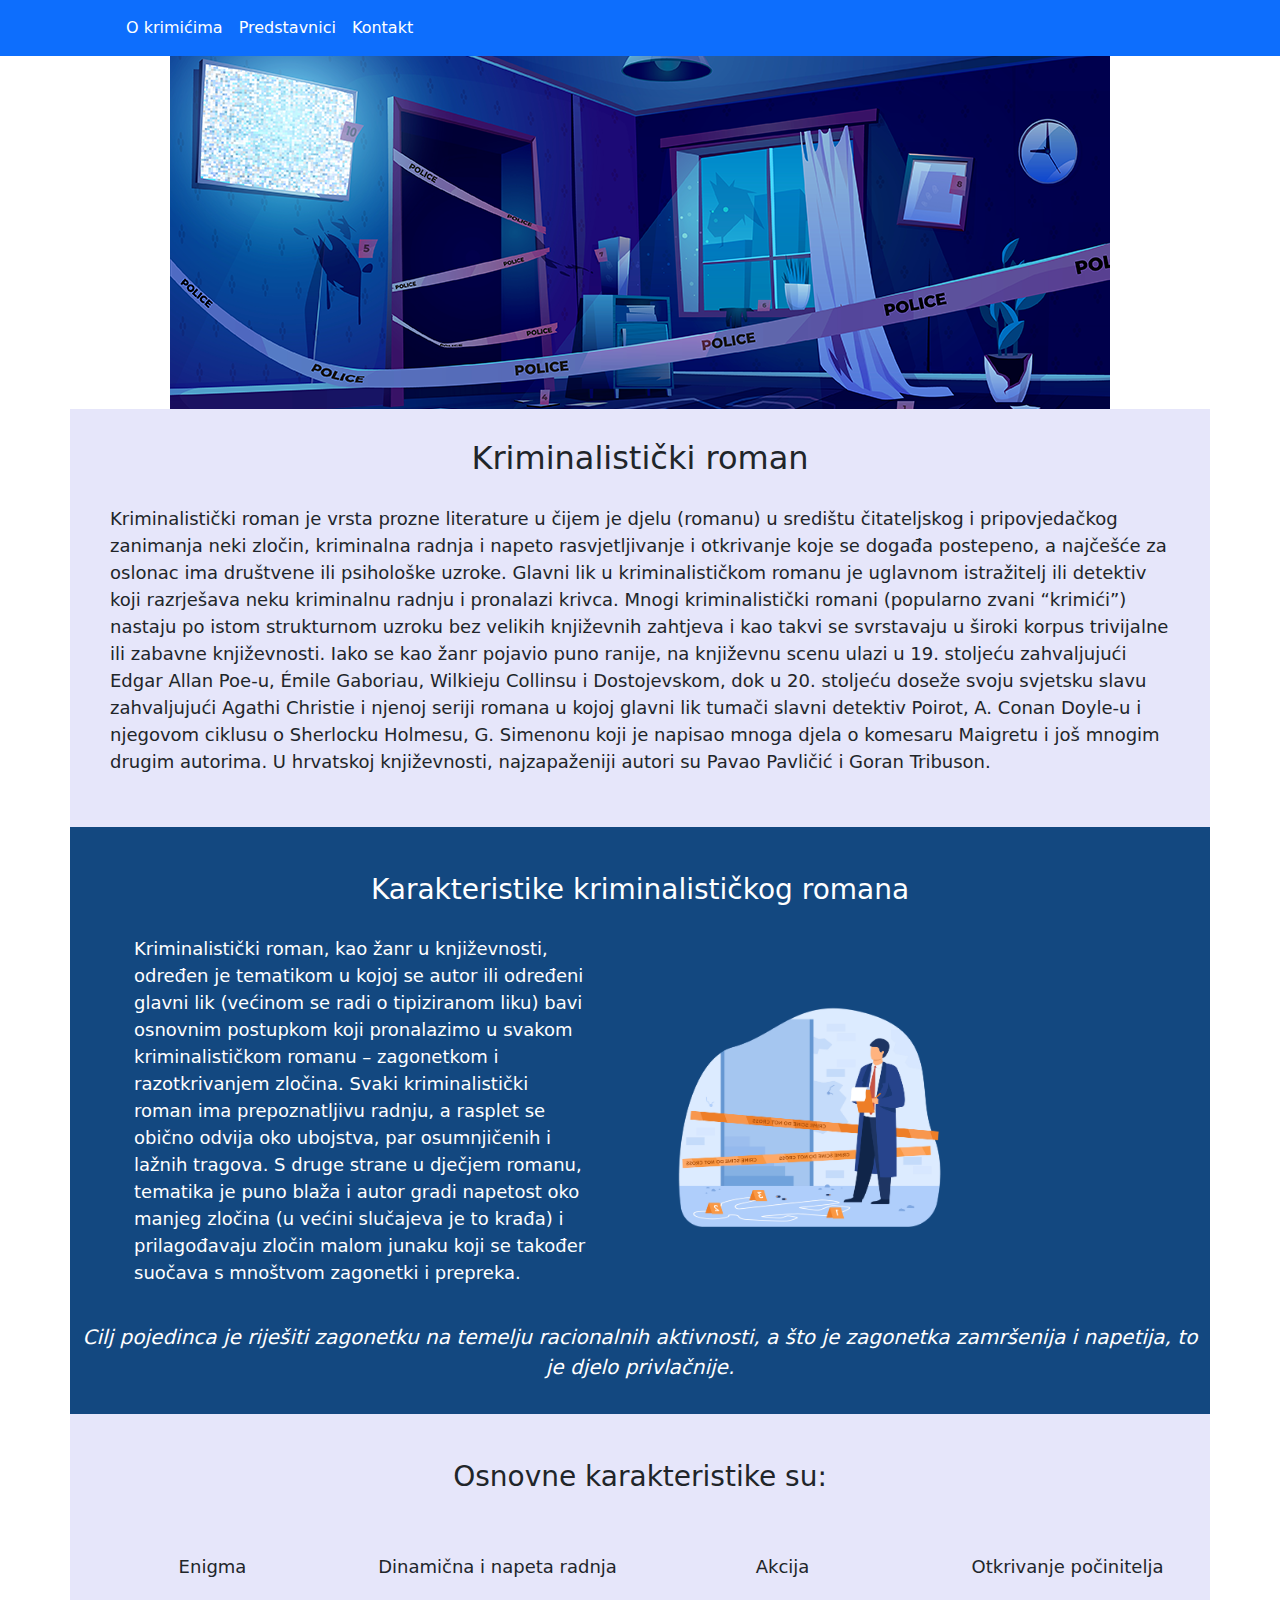
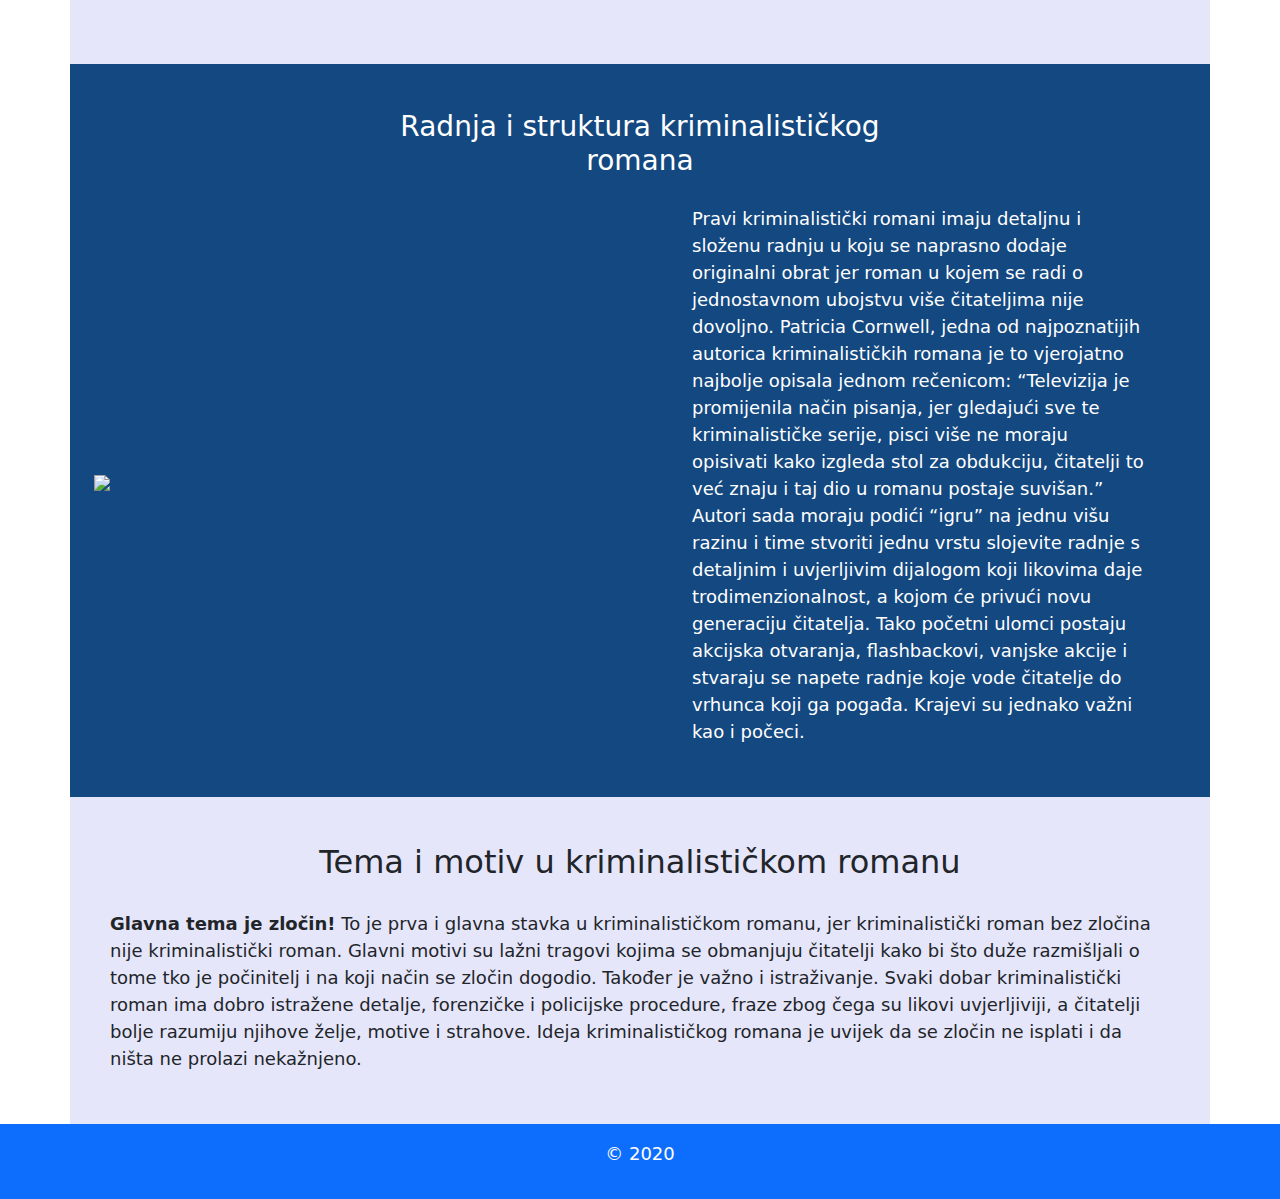
==== index.html @ cfffcfb5 "Update index.html" ====
<!doctype html>
<html lang="en">
  <head>
    <!-- Required meta tags -->
    <meta charset="utf-8">
    <meta name="viewport" content="width=device-width, initial-scale=1">
    <link rel="stylesheet" href="https://use.fontawesome.com/releases/v5.15.3/css/all.css" integrity="sha384-SZXxX4whJ79/gErwcOYf+zWLeJdY/qpuqC4cAa9rOGUstPomtqpuNWT9wdPEn2fk" crossorigin="anonymous">
    <link href="./style.css" rel="stylesheet"  type="text/css" />
    <!-- Bootstrap CSS -->
    <link href="./css/bootstrap.min.css" media="all" rel="stylesheet">

    <title>Krimici</title>
  </head>
  <body>
    <nav class="navbar navbar-expand-lg navbar-light bg-primary" style="min-width: 41.5%;height: auto;display: flex;flex-direction: row;justify-content: center;align-content: space-between;align-items: center;">
        <div class="container">
          <div class="navbar-brand" href="index.html">
            <i class="fas fa-book"  style="color: white; padding-left: 20px;"></i>
          </div>
          <button class="navbar-toggler" type="button" data-bs-toggle="collapse" data-bs-target="#navbarNav" aria-controls="navbarNav" aria-expanded="false" aria-label="Toggle navigation">
            <span class="navbar-toggler-icon"></span>
          </button>
          <div class="collapse navbar-collapse" id="navbarNav" >
            <ul class="navbar-nav">
              <li class="nav-item">
                <a class="nav-link active" aria-current="page" href="index.html"  style="color: white;">O krimićima</a>
              </li>
              <li class="nav-item">
                <a class="nav-link" href="predstavnici.html"  style="color: white;">Predstavnici</a>
              </li>
              <li class="nav-item">
                <a class="nav-link" href="kontakt.html"  style="color: white;">Kontakt</a>
              </li>
            </ul>
          </div>
        </div>
      </nav>

      <!-- Header -->
      <div class="text-center">
        <img src="./slike/header.png" class="img-fluid" style="min-width: 41.5%; height: auto;">
    </div>
      <!-- Kraj headera -->

      <div class="container">
          <div class="row pb-3" style="background-color: lavender;">
              <h2 class="text-center" style="padding-top: 30px;">Kriminalistički roman</h2>
              <p style="font-size:18px;padding: 20px 40px;display: block;">
                Kriminalistički roman je vrsta prozne literature u čijem je djelu (romanu) u središtu čitateljskog i pripovjedačkog zanimanja neki zločin, kriminalna radnja i napeto rasvjetljivanje i otkrivanje koje se događa postepeno, a najčešće za oslonac ima društvene ili psihološke uzroke. Glavni lik u kriminalističkom romanu je uglavnom istražitelj ili detektiv koji razrješava neku kriminalnu radnju i pronalazi krivca.
                Mnogi kriminalistički romani (popularno zvani “krimići”) nastaju po istom strukturnom uzroku bez velikih književnih zahtjeva i kao takvi se svrstavaju u široki korpus trivijalne ili zabavne književnosti. Iako se kao žanr pojavio puno ranije, na književnu scenu ulazi u 19. stoljeću zahvaljujući Edgar Allan Poe-u, Émile Gaboriau, Wilkieju Collinsu i Dostojevskom, dok u 20. stoljeću doseže svoju svjetsku slavu zahvaljujući Agathi Christie i njenoj seriji romana u kojoj glavni lik tumači slavni detektiv Poirot, A. Conan Doyle-u i njegovom ciklusu o Sherlocku Holmesu, G. Simenonu koji je napisao mnoga djela o komesaru Maigretu i još mnogim drugim autorima. U hrvatskoj književnosti, najzapaženiji autori su Pavao Pavličić i Goran Tribuson.
              </p>
          </div>
          
          <div class="row pt-3 pb-3" style="border:none; background:#134880; height:100%;width: auto; display: flex;flex-direction: row;justify-content: center;">
            <div class="col-sm-12 col-md-6 col-lg-6">  
              <h3 class="text-center" style="color:white;padding-top: 30px;">Karakteristike kriminalističkog romana</h3>
            </div>
            <div class="row" style="border:none; background:#134880; height:100%;width: auto; display: flex;flex-direction: row;justify-content: center;align-items: center;">
              <div class="col-sm-12 col-md-6 col-lg-6">  
                    <p style="font-size:18px; color:white;padding: 20px 40px;">
                        Kriminalistički roman, kao žanr u književnosti, određen je tematikom u kojoj se autor ili određeni glavni lik (većinom se radi o tipiziranom liku) bavi osnovnim postupkom koji pronalazimo u svakom kriminalističkom romanu – zagonetkom i razotkrivanjem zločina. Svaki kriminalistički roman ima prepoznatljivu radnju, a rasplet se obično odvija oko ubojstva, par osumnjičenih i lažnih tragova. S druge strane u dječjem romanu, tematika je puno blaža i autor gradi napetost oko manjeg zločina (u većini slučajeva je to krađa) i prilagođavaju zločin malom junaku koji se također suočava s mnoštvom zagonetki i prepreka.
                        </p>
                </div>
                <div class="col-sm-12 col-md-6 col-lg-6">
                    <img src="./slike/okrimicima.png" style="max-width:60%;height: auto; padding: 40px 0px;" />
                </div>
            </div>
            <blockquote class="blockquote text-center" style="color:white; font-size: 20px; font-style: italic;">
              <p>Cilj pojedinca je riješiti zagonetku na temelju racionalnih aktivnosti, a što je zagonetka zamršenija i napetija, to je djelo privlačnije.</p>    
            </blockquote>
          </div>

          <div class="row text-center pt-3 pb-3" style="border:none; background:lavender; min-height:250px; width: auto;">
              <h3 class="text-center" style="padding-top: 30px;">Osnovne karakteristike su:</h3>
                  <div class="col-sm-12 col-md-3 col-lg-3">
                      <i class="fas fa-puzzle-piece" style="font-size: 70px; color: #134880;"></i>
                      <p style="font-size:18px;">Enigma</p>
                  </div>
                  <div class="col-sm-12 col-md-3 col-lg-3">
                      <i class="fas fa-book-dead" style="font-size: 70px; color: #134880;"></i>
                      <p style="font-size:18px;">Dinamična i napeta radnja</p>
                  </div>
                  <div class="col-sm-12 col-md-3 col-lg-3">
                      <i class="fas fa-running" style="font-size: 70px; color: #134880;"></i>
                      <p style="font-size:18px;">Akcija</p>
                  </div>
                  <div class="col-sm-12 col-md-3 col-lg-3">
                      <i class="fas fa-mask" style="font-size: 70px; color: #134880;"></i>
                      <p style="font-size:18px;">Otkrivanje počinitelja</p>
                  </div>
              </div>

            <div class="row pt-3 pb-3" style="border:none; background:#134880; height:100%;width: auto; display: flex;flex-direction: row;justify-content: center;">
              <div class="col-sm-12 col-md-6 col-lg-6">  
                <h3 class="text-center" style="color:white;padding-top: 30px;">Radnja i struktura kriminalističkog romana</h3>
              </div>
              
              <div class="row" style="border:none; background:#134880; height:100%;width: auto; display: flex;flex-direction: row;justify-content: center;align-items: center;">
                <div class="col-sm-12 col-md-6 col-lg-6">
                    <img src="./slike/okrimicima_fourth.png"  style="max-width:60%;height: auto; padding: 40px 0px;" />
                </div>
                <div class="col-sm-12 col-md-6 col-lg-6">  
                    <p style="font-size:18px; color:white;padding: 20px 40px;">
                        Pravi kriminalistički romani imaju detaljnu i složenu radnju u koju se naprasno dodaje originalni obrat jer roman u kojem se radi o jednostavnom ubojstvu više čitateljima nije dovoljno. Patricia Cornwell, jedna od najpoznatijih autorica kriminalističkih romana je to vjerojatno najbolje opisala jednom rečenicom: “Televizija je promijenila način pisanja, jer gledajući sve te kriminalističke serije, pisci više ne moraju opisivati kako izgleda stol za obdukciju, čitatelji to već znaju i taj dio u romanu postaje suvišan.” Autori sada moraju podići “igru” na jednu višu razinu i time stvoriti jednu vrstu slojevite radnje s detaljnim i uvjerljivim dijalogom koji likovima daje trodimenzionalnost, a kojom će privući novu generaciju čitatelja. Tako početni ulomci postaju akcijska otvaranja, flashbackovi, vanjske akcije i stvaraju se napete radnje koje vode čitatelje do vrhunca koji ga pogađa. Krajevi su jednako važni kao i počeci.
                    </p>
                  </div>
                </div>
            </div>

            <div class="row pt-3 pb-3" style="background-color: lavender;">
                <h2 class="text-center" style="padding-top: 30px;">Tema i motiv u kriminalističkom romanu</h2>
                <p style="font-size:18px;padding: 20px 40px;">
                    <b>Glavna tema je zločin!</b> To je prva i glavna stavka u kriminalističkom romanu, jer kriminalistički roman bez zločina nije kriminalistički roman. Glavni motivi su lažni tragovi kojima se obmanjuju čitatelji kako bi što duže razmišljali o tome tko je počinitelj i na koji način se zločin dogodio. Također je važno i istraživanje. Svaki dobar kriminalistički roman ima dobro istražene detalje, forenzičke i policijske procedure, fraze zbog čega su likovi uvjerljiviji, a čitatelji bolje razumiju njihove želje, motive i strahove. Ideja kriminalističkog romana je uvijek da se zločin ne isplati i da ništa ne prolazi nekažnjeno.
                </p>
            </div>


      </div>

      <footer class="bg-primary text-lg-start" style="min-width: 41.5%;height: auto;display: block; margin: auto;">
        <div class="text-center p-3">
            	<p style="color: white;font-size: 18px;">© 2020</p> 
        </div>
      </footer>

    <!-- Optional JavaScript; choose one of the two! -->

    <!-- Option 1: Bootstrap Bundle with Popper -->
    <script src="https://cdn.jsdelivr.net/npm/bootstrap@5.0.1/dist/js/bootstrap.bundle.min.js" integrity="sha384-gtEjrD/SeCtmISkJkNUaaKMoLD0//ElJ19smozuHV6z3Iehds+3Ulb9Bn9Plx0x4" crossorigin="anonymous"></script>

    <!-- Option 2: Separate Popper and Bootstrap JS -->
    <!--
    <script src="https://cdn.jsdelivr.net/npm/@popperjs/core@2.9.2/dist/umd/popper.min.js" integrity="sha384-IQsoLXl5PILFhosVNubq5LC7Qb9DXgDA9i+tQ8Zj3iwWAwPtgFTxbJ8NT4GN1R8p" crossorigin="anonymous"></script>
    <script src="https://cdn.jsdelivr.net/npm/bootstrap@5.0.1/dist/js/bootstrap.min.js" integrity="sha384-Atwg2Pkwv9vp0ygtn1JAojH0nYbwNJLPhwyoVbhoPwBhjQPR5VtM2+xf0Uwh9KtT" crossorigin="anonymous"></script>
    -->
  </body>
</html>
---- style.css ----
html{
    font-family: sans-serif;
    line-height: 1.15;
    -webkit-text-size-adjust: 100%;
    -webkit-tap-highlight-color: transparent;
}
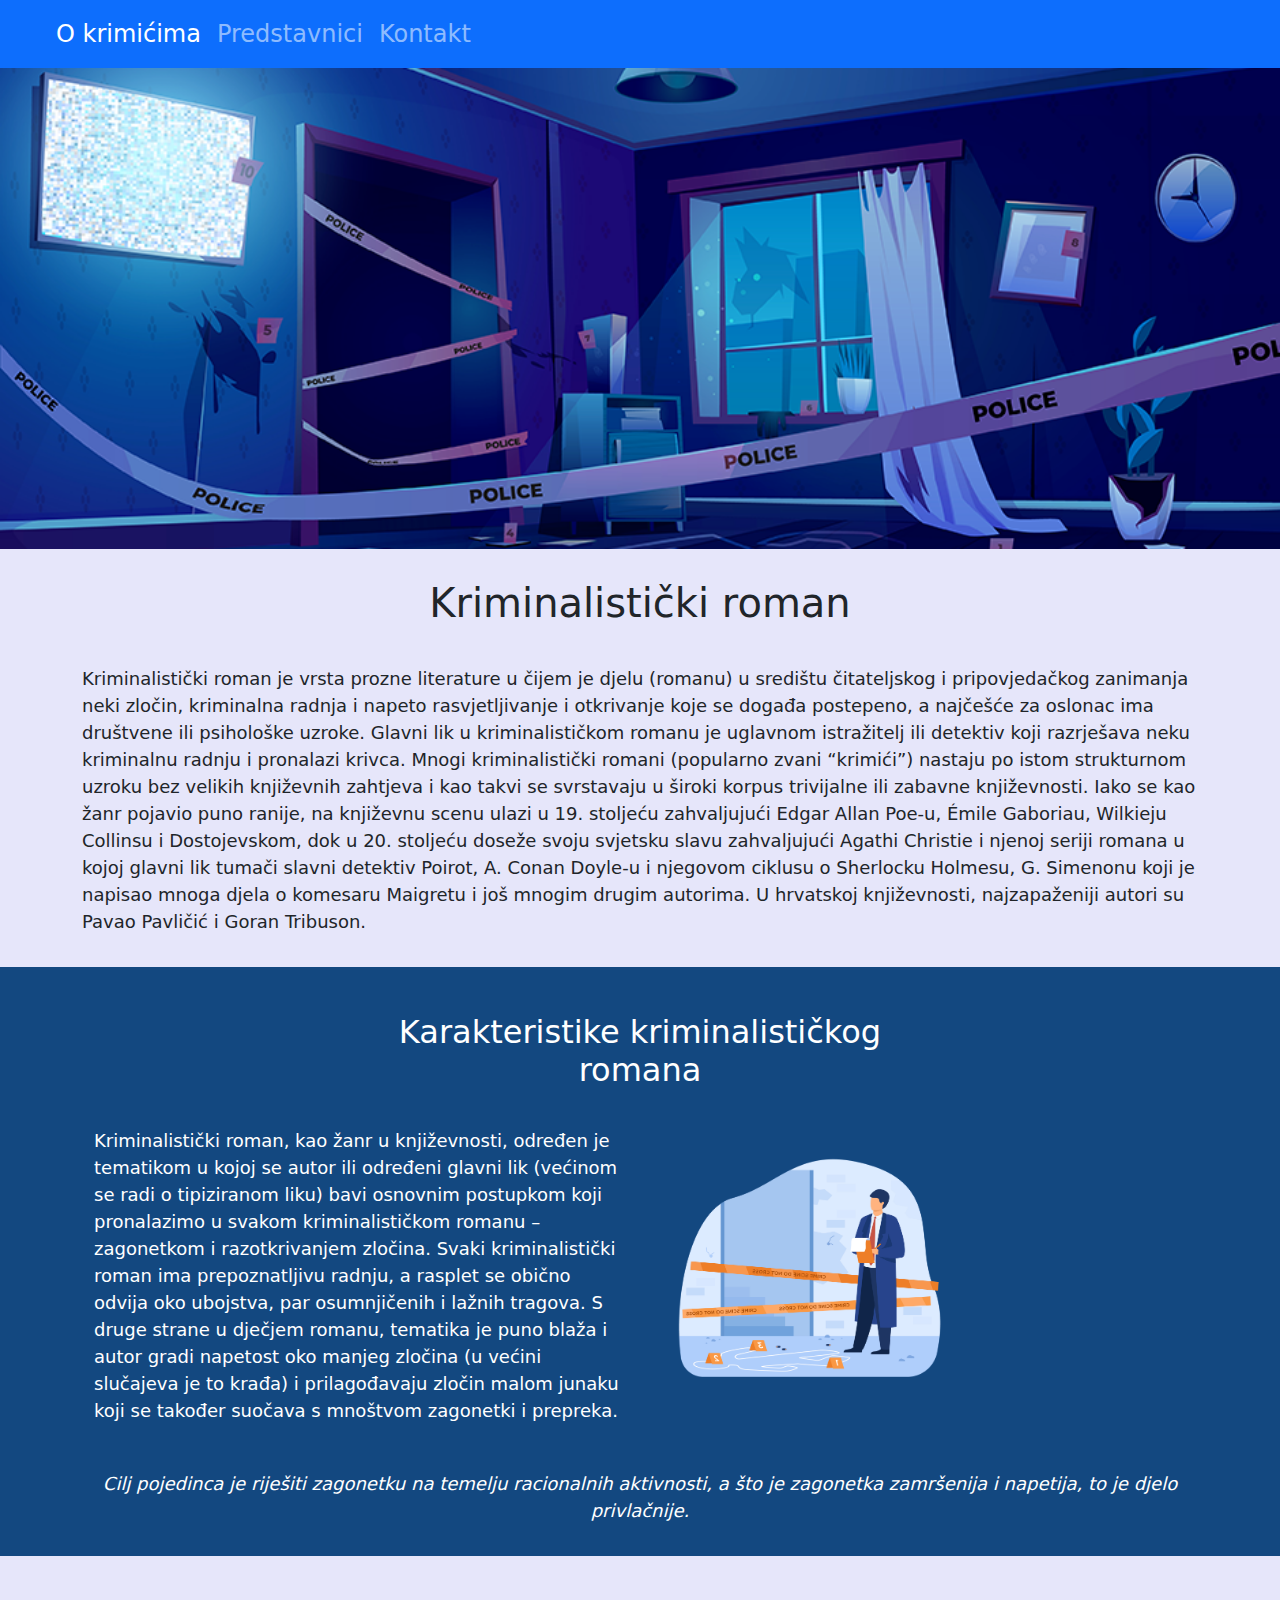
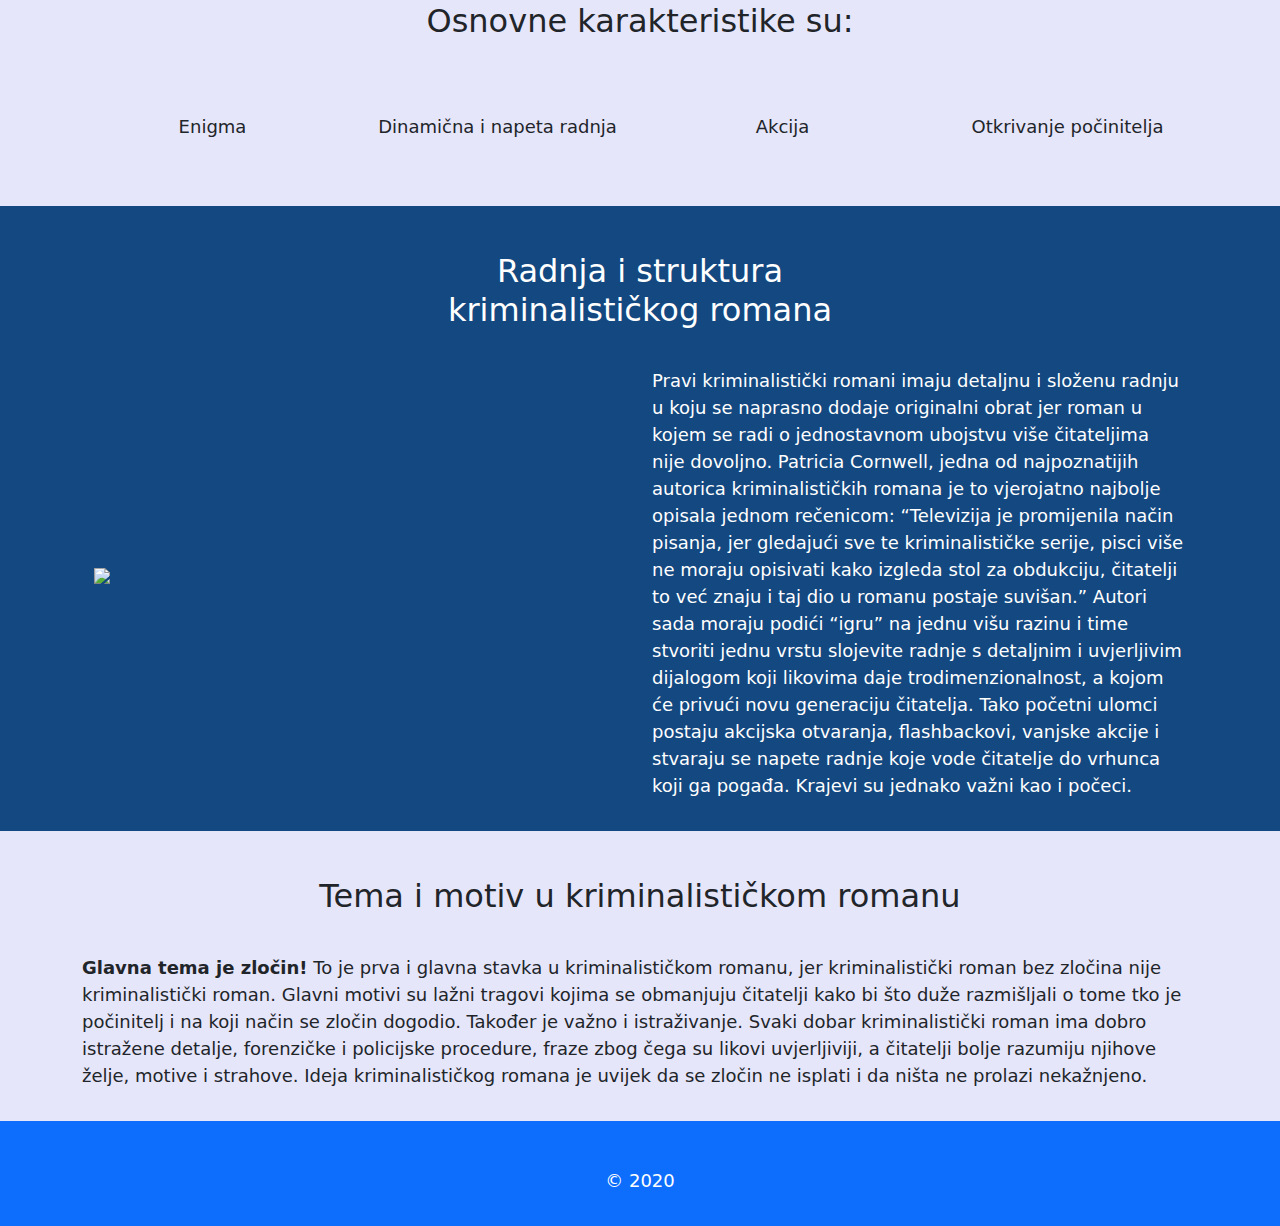
==== commit 14b5b057: "Update index.html" ====
--- a/index.html
+++ b/index.html
@@ -5,123 +5,151 @@
     <meta charset="utf-8">
     <meta name="viewport" content="width=device-width, initial-scale=1">
     <link rel="stylesheet" href="https://use.fontawesome.com/releases/v5.15.3/css/all.css" integrity="sha384-SZXxX4whJ79/gErwcOYf+zWLeJdY/qpuqC4cAa9rOGUstPomtqpuNWT9wdPEn2fk" crossorigin="anonymous">
-    <link href="./style.css" rel="stylesheet"  type="text/css" />
+    
+    <!-- Regular CSS -->
+    <link rel="stylesheet" href="./style.css"  type="text/css" />
     <!-- Bootstrap CSS -->
-    <link href="./css/bootstrap.min.css" media="all" rel="stylesheet">
+    <link rel="stylesheet" href="./css/bootstrap.min.css" media="all" >
 
     <title>Krimici</title>
   </head>
   <body>
-    <nav class="navbar navbar-expand-lg navbar-light bg-primary" style="min-width: 41.5%;height: auto;display: flex;flex-direction: row;justify-content: center;align-content: space-between;align-items: center;">
-        <div class="container">
-          <div class="navbar-brand" href="index.html">
-            <i class="fas fa-book"  style="color: white; padding-left: 20px;"></i>
-          </div>
-          <button class="navbar-toggler" type="button" data-bs-toggle="collapse" data-bs-target="#navbarNav" aria-controls="navbarNav" aria-expanded="false" aria-label="Toggle navigation">
-            <span class="navbar-toggler-icon"></span>
-          </button>
-          <div class="collapse navbar-collapse" id="navbarNav" >
-            <ul class="navbar-nav">
-              <li class="nav-item">
-                <a class="nav-link active" aria-current="page" href="index.html"  style="color: white;">O krimićima</a>
-              </li>
-              <li class="nav-item">
-                <a class="nav-link" href="predstavnici.html"  style="color: white;">Predstavnici</a>
-              </li>
-              <li class="nav-item">
-                <a class="nav-link" href="kontakt.html"  style="color: white;">Kontakt</a>
-              </li>
-            </ul>
-          </div>
+    <nav class="navbar navbar-expand-lg navbar-dark bg-primary">
+      <div class="container-fluid">
+        <a class="navbar-brand" href="./index.html"><i class="fas fa-book icon"></i></a>
+        <button class="navbar-toggler" type="button" data-bs-toggle="collapse" data-bs-target="#navbarNav" aria-controls="navbarNav" aria-expanded="false" aria-label="Toggle navigation">
+          <span class="navbar-toggler-icon"></span>
+        </button>
+        <div class="collapse navbar-collapse" id="navbarNav">
+          <ul class="navbar-nav">
+            <li class="nav-item">
+              <a class="nav-link active" aria-current="page" href="./index.html">O krimićima</a>
+            </li>
+            <li class="nav-item">
+              <a class="nav-link" href="./predstavnici.html">Predstavnici</a>
+            </li>
+            <li class="nav-item">
+              <a class="nav-link" href="./kontakt.html">Kontakt</a>
+            </li>
+          </ul>
         </div>
-      </nav>
+      </div>
+    </nav>
+
 
       <!-- Header -->
-      <div class="text-center">
-        <img src="./slike/header.png" class="img-fluid" style="min-width: 41.5%; height: auto;">
+      <div class="text-center ">
+        <img src="./slike/header.png" class="img-fluid header">
     </div>
       <!-- Kraj headera -->
-
-      <div class="container">
-          <div class="row pb-3" style="background-color: lavender;">
-              <h2 class="text-center" style="padding-top: 30px;">Kriminalistički roman</h2>
-              <p style="font-size:18px;padding: 20px 40px;display: block;">
+      
+        <section class="bglavander">
+          <div class="container">
+            <div class="row pb-3" >
+              <h1 class="text-center">Kriminalistički roman</h1>
+              <p>
                 Kriminalistički roman je vrsta prozne literature u čijem je djelu (romanu) u središtu čitateljskog i pripovjedačkog zanimanja neki zločin, kriminalna radnja i napeto rasvjetljivanje i otkrivanje koje se događa postepeno, a najčešće za oslonac ima društvene ili psihološke uzroke. Glavni lik u kriminalističkom romanu je uglavnom istražitelj ili detektiv koji razrješava neku kriminalnu radnju i pronalazi krivca.
                 Mnogi kriminalistički romani (popularno zvani “krimići”) nastaju po istom strukturnom uzroku bez velikih književnih zahtjeva i kao takvi se svrstavaju u široki korpus trivijalne ili zabavne književnosti. Iako se kao žanr pojavio puno ranije, na književnu scenu ulazi u 19. stoljeću zahvaljujući Edgar Allan Poe-u, Émile Gaboriau, Wilkieju Collinsu i Dostojevskom, dok u 20. stoljeću doseže svoju svjetsku slavu zahvaljujući Agathi Christie i njenoj seriji romana u kojoj glavni lik tumači slavni detektiv Poirot, A. Conan Doyle-u i njegovom ciklusu o Sherlocku Holmesu, G. Simenonu koji je napisao mnoga djela o komesaru Maigretu i još mnogim drugim autorima. U hrvatskoj književnosti, najzapaženiji autori su Pavao Pavličić i Goran Tribuson.
               </p>
+            </div>
           </div>
+        </section>
           
-          <div class="row pt-3 pb-3" style="border:none; background:#134880; height:100%;width: auto; display: flex;flex-direction: row;justify-content: center;">
-            <div class="col-sm-12 col-md-6 col-lg-6">  
-              <h3 class="text-center" style="color:white;padding-top: 30px;">Karakteristike kriminalističkog romana</h3>
+          <section class="bgblue ps-3 pe-3">
+            <div class="container">
+              <div class="row pt-3 pb-3 blueflex">
+                <div class="col-sm-12 col-lg-6">  
+                  <h2 class="text-center text-white">Karakteristike kriminalističkog romana</h2>
+                </div>
+                <div class="row blueflex">
+                  <div class="col-sm-12 col-lg-6">  
+                        <p class="text-white">
+                            Kriminalistički roman, kao žanr u književnosti, određen je tematikom u kojoj se autor ili određeni glavni lik (većinom se radi o tipiziranom liku) bavi osnovnim postupkom koji pronalazimo u svakom kriminalističkom romanu – zagonetkom i razotkrivanjem zločina. Svaki kriminalistički roman ima prepoznatljivu radnju, a rasplet se obično odvija oko ubojstva, par osumnjičenih i lažnih tragova. S druge strane u dječjem romanu, tematika je puno blaža i autor gradi napetost oko manjeg zločina (u većini slučajeva je to krađa) i prilagođavaju zločin malom junaku koji se također suočava s mnoštvom zagonetki i prepreka.
+                          </p>
+                  </div>
+                  <div class="col-sm-12 col-lg-6">
+                    <img src="./slike/okrimicima.png" class="images" />
+                  </div>
+                </div>
+                <blockquote class="blockquote text-center">
+                  <p>Cilj pojedinca je riješiti zagonetku na temelju racionalnih aktivnosti, a što je zagonetka zamršenija i napetija, to je djelo privlačnije.</p>    
+                </blockquote>
+              </div>
             </div>
-            <div class="row" style="border:none; background:#134880; height:100%;width: auto; display: flex;flex-direction: row;justify-content: center;align-items: center;">
-              <div class="col-sm-12 col-md-6 col-lg-6">  
-                    <p style="font-size:18px; color:white;padding: 20px 40px;">
-                        Kriminalistički roman, kao žanr u književnosti, određen je tematikom u kojoj se autor ili određeni glavni lik (većinom se radi o tipiziranom liku) bavi osnovnim postupkom koji pronalazimo u svakom kriminalističkom romanu – zagonetkom i razotkrivanjem zločina. Svaki kriminalistički roman ima prepoznatljivu radnju, a rasplet se obično odvija oko ubojstva, par osumnjičenih i lažnih tragova. S druge strane u dječjem romanu, tematika je puno blaža i autor gradi napetost oko manjeg zločina (u većini slučajeva je to krađa) i prilagođavaju zločin malom junaku koji se također suočava s mnoštvom zagonetki i prepreka.
-                        </p>
-                </div>
-                <div class="col-sm-12 col-md-6 col-lg-6">
-                    <img src="./slike/okrimicima.png" style="max-width:60%;height: auto; padding: 40px 0px;" />
-                </div>
-            </div>
-            <blockquote class="blockquote text-center" style="color:white; font-size: 20px; font-style: italic;">
-              <p>Cilj pojedinca je riješiti zagonetku na temelju racionalnih aktivnosti, a što je zagonetka zamršenija i napetija, to je djelo privlačnije.</p>    
-            </blockquote>
-          </div>
+            
+          </section>
+          
 
-          <div class="row text-center pt-3 pb-3" style="border:none; background:lavender; min-height:250px; width: auto;">
-              <h3 class="text-center" style="padding-top: 30px;">Osnovne karakteristike su:</h3>
+          <section class="bglavander">
+            <div class="container">
+              <div class="row text-center pt-3 pb-3 character">
+              <h2 class="text-center">Osnovne karakteristike su:</h2>
                   <div class="col-sm-12 col-md-3 col-lg-3">
-                      <i class="fas fa-puzzle-piece" style="font-size: 70px; color: #134880;"></i>
-                      <p style="font-size:18px;">Enigma</p>
+                      <i class="fas fa-puzzle-piece character-icon"></i>
+                      <p>Enigma</p>
                   </div>
                   <div class="col-sm-12 col-md-3 col-lg-3">
-                      <i class="fas fa-book-dead" style="font-size: 70px; color: #134880;"></i>
-                      <p style="font-size:18px;">Dinamična i napeta radnja</p>
+                      <i class="fas fa-book-dead character-icon"></i>
+                      <p>Dinamična i napeta radnja</p>
                   </div>
                   <div class="col-sm-12 col-md-3 col-lg-3">
-                      <i class="fas fa-running" style="font-size: 70px; color: #134880;"></i>
-                      <p style="font-size:18px;">Akcija</p>
+                      <i class="fas fa-running character-icon"></i>
+                      <p>Akcija</p>
                   </div>
                   <div class="col-sm-12 col-md-3 col-lg-3">
-                      <i class="fas fa-mask" style="font-size: 70px; color: #134880;"></i>
-                      <p style="font-size:18px;">Otkrivanje počinitelja</p>
+                      <i class="fas fa-mask character-icon"></i>
+                      <p>Otkrivanje počinitelja</p>
                   </div>
               </div>
+            </div>
+            
+          </section>
+          
+          <section class="bgblue">
+            <div class="container">
+                <div class="row pt-3 pb-3 blueflex">
+                <div class="col-sm-12 col-lg-6">  
+                  <h2 class="text-center text-white">Radnja i struktura kriminalističkog romana</h2>
+                </div>
+                
+                <div class="row blueflex">
+                  <div class="col-sm-12 col-lg-6 ">
+                      <img src="./slike/okrimicima_fourth.png" class="images" />
+                  </div>
+                  <div class="col-sm-12 col-lg-6">  
+                      <p class="text-white">
+                          Pravi kriminalistički romani imaju detaljnu i složenu radnju u koju se naprasno dodaje originalni obrat jer roman u kojem se radi o jednostavnom ubojstvu više čitateljima nije dovoljno. Patricia Cornwell, jedna od najpoznatijih autorica kriminalističkih romana je to vjerojatno najbolje opisala jednom rečenicom: “Televizija je promijenila način pisanja, jer gledajući sve te kriminalističke serije, pisci više ne moraju opisivati kako izgleda stol za obdukciju, čitatelji to već znaju i taj dio u romanu postaje suvišan.” Autori sada moraju podići “igru” na jednu višu razinu i time stvoriti jednu vrstu slojevite radnje s detaljnim i uvjerljivim dijalogom koji likovima daje trodimenzionalnost, a kojom će privući novu generaciju čitatelja. Tako početni ulomci postaju akcijska otvaranja, flashbackovi, vanjske akcije i stvaraju se napete radnje koje vode čitatelje do vrhunca koji ga pogađa. Krajevi su jednako važni kao i počeci.
+                      </p>
+                    </div>
+                  </div>
+              </div>
+            </div>
+          </section>
+      
+            
+            
 
-            <div class="row pt-3 pb-3" style="border:none; background:#134880; height:100%;width: auto; display: flex;flex-direction: row;justify-content: center;">
-              <div class="col-sm-12 col-md-6 col-lg-6">  
-                <h3 class="text-center" style="color:white;padding-top: 30px;">Radnja i struktura kriminalističkog romana</h3>
+            <section class="bglavander">
+              <div class="container">
+                <div class="row pt-3 pb-3">
+                    <h2 class="text-center">Tema i motiv u kriminalističkom romanu</h2>
+                    <p>
+                        <b>Glavna tema je zločin!</b> To je prva i glavna stavka u kriminalističkom romanu, jer kriminalistički roman bez zločina nije kriminalistički roman. Glavni motivi su lažni tragovi kojima se obmanjuju čitatelji kako bi što duže razmišljali o tome tko je počinitelj i na koji način se zločin dogodio. Također je važno i istraživanje. Svaki dobar kriminalistički roman ima dobro istražene detalje, forenzičke i policijske procedure, fraze zbog čega su likovi uvjerljiviji, a čitatelji bolje razumiju njihove želje, motive i strahove. Ideja kriminalističkog romana je uvijek da se zločin ne isplati i da ništa ne prolazi nekažnjeno.
+                    </p>
+                </div>
               </div>
               
-              <div class="row" style="border:none; background:#134880; height:100%;width: auto; display: flex;flex-direction: row;justify-content: center;align-items: center;">
-                <div class="col-sm-12 col-md-6 col-lg-6">
-                    <img src="./slike/okrimicima_fourth.png"  style="max-width:60%;height: auto; padding: 40px 0px;" />
-                </div>
-                <div class="col-sm-12 col-md-6 col-lg-6">  
-                    <p style="font-size:18px; color:white;padding: 20px 40px;">
-                        Pravi kriminalistički romani imaju detaljnu i složenu radnju u koju se naprasno dodaje originalni obrat jer roman u kojem se radi o jednostavnom ubojstvu više čitateljima nije dovoljno. Patricia Cornwell, jedna od najpoznatijih autorica kriminalističkih romana je to vjerojatno najbolje opisala jednom rečenicom: “Televizija je promijenila način pisanja, jer gledajući sve te kriminalističke serije, pisci više ne moraju opisivati kako izgleda stol za obdukciju, čitatelji to već znaju i taj dio u romanu postaje suvišan.” Autori sada moraju podići “igru” na jednu višu razinu i time stvoriti jednu vrstu slojevite radnje s detaljnim i uvjerljivim dijalogom koji likovima daje trodimenzionalnost, a kojom će privući novu generaciju čitatelja. Tako početni ulomci postaju akcijska otvaranja, flashbackovi, vanjske akcije i stvaraju se napete radnje koje vode čitatelje do vrhunca koji ga pogađa. Krajevi su jednako važni kao i počeci.
-                    </p>
-                  </div>
-                </div>
-            </div>
-
-            <div class="row pt-3 pb-3" style="background-color: lavender;">
-                <h2 class="text-center" style="padding-top: 30px;">Tema i motiv u kriminalističkom romanu</h2>
-                <p style="font-size:18px;padding: 20px 40px;">
-                    <b>Glavna tema je zločin!</b> To je prva i glavna stavka u kriminalističkom romanu, jer kriminalistički roman bez zločina nije kriminalistički roman. Glavni motivi su lažni tragovi kojima se obmanjuju čitatelji kako bi što duže razmišljali o tome tko je počinitelj i na koji način se zločin dogodio. Također je važno i istraživanje. Svaki dobar kriminalistički roman ima dobro istražene detalje, forenzičke i policijske procedure, fraze zbog čega su likovi uvjerljiviji, a čitatelji bolje razumiju njihove želje, motive i strahove. Ideja kriminalističkog romana je uvijek da se zločin ne isplati i da ništa ne prolazi nekažnjeno.
-                </p>
-            </div>
+            </section>
+            
 
 
-      </div>
+      
 
-      <footer class="bg-primary text-lg-start" style="min-width: 41.5%;height: auto;display: block; margin: auto;">
-        <div class="text-center p-3">
-            	<p style="color: white;font-size: 18px;">© 2020</p> 
-        </div>
-      </footer>
+            <footer class="bg-primary text-lg-start">
+              <div class="text-center p-3">
+                    <p class="text-white">© 2020</p> 
+              </div>
+            </footer>
 
     <!-- Optional JavaScript; choose one of the two! -->
 
--- a/style.css
+++ b/style.css
@@ -1,6 +1,90 @@
-html{
-    font-family: sans-serif;
-    line-height: 1.15;
-    -webkit-text-size-adjust: 100%;
-    -webkit-tap-highlight-color: transparent;
+.nav-link{
+    font-size: 24px;
 }
+.icon{
+    display: block;
+    color: white; 
+    padding-left: 20px;
+}
+
+.header{
+    width: 100%; 
+    height: auto;
+}
+.bglavander{
+    background-color: lavender; 
+    width: 100%;
+    height: auto;
+    padding: 0px 20px;
+}
+.lavanderflex{
+    display: flex;
+    flex-direction: row;
+    justify-content:space-evenly;
+    align-items: center;
+}
+
+p{
+    padding-top: 30px;
+    font-size:18px;
+}
+h1,h2,h3{
+    padding-top: 30px;
+}
+.btn{
+    display: flex;
+    flex-direction: column;
+    justify-content: center;
+}
+
+.character{
+    border: none;
+    min-height: 250px;
+    width: auto;
+
+}
+.character-icon{
+    font-size: 70px;
+    color: #134880;
+    padding-top: 30px;
+    padding-bottom: 10px;
+}
+
+.bgblue{
+    border:none; 
+    background:#134880; 
+    height:auto;
+    width: 100%;
+}
+.blueflex{
+    display: flex;
+    flex-direction: row;
+    justify-content:space-evenly;
+    align-items: center;
+}
+.images{
+    max-width:60%;
+    height: auto; 
+    padding: 40px 0px;
+}
+
+blockquote{
+    color:white; 
+    font-size: 20px; 
+    font-style: italic;
+}
+footer{
+    width: 100%;
+    height: auto;
+    display: block; 
+    margin: auto;
+}
+
+.slider{
+    height: 400px;
+    width: 60%;
+}
+.slider-img{
+    height: 100%;
+    width: auto;
+}
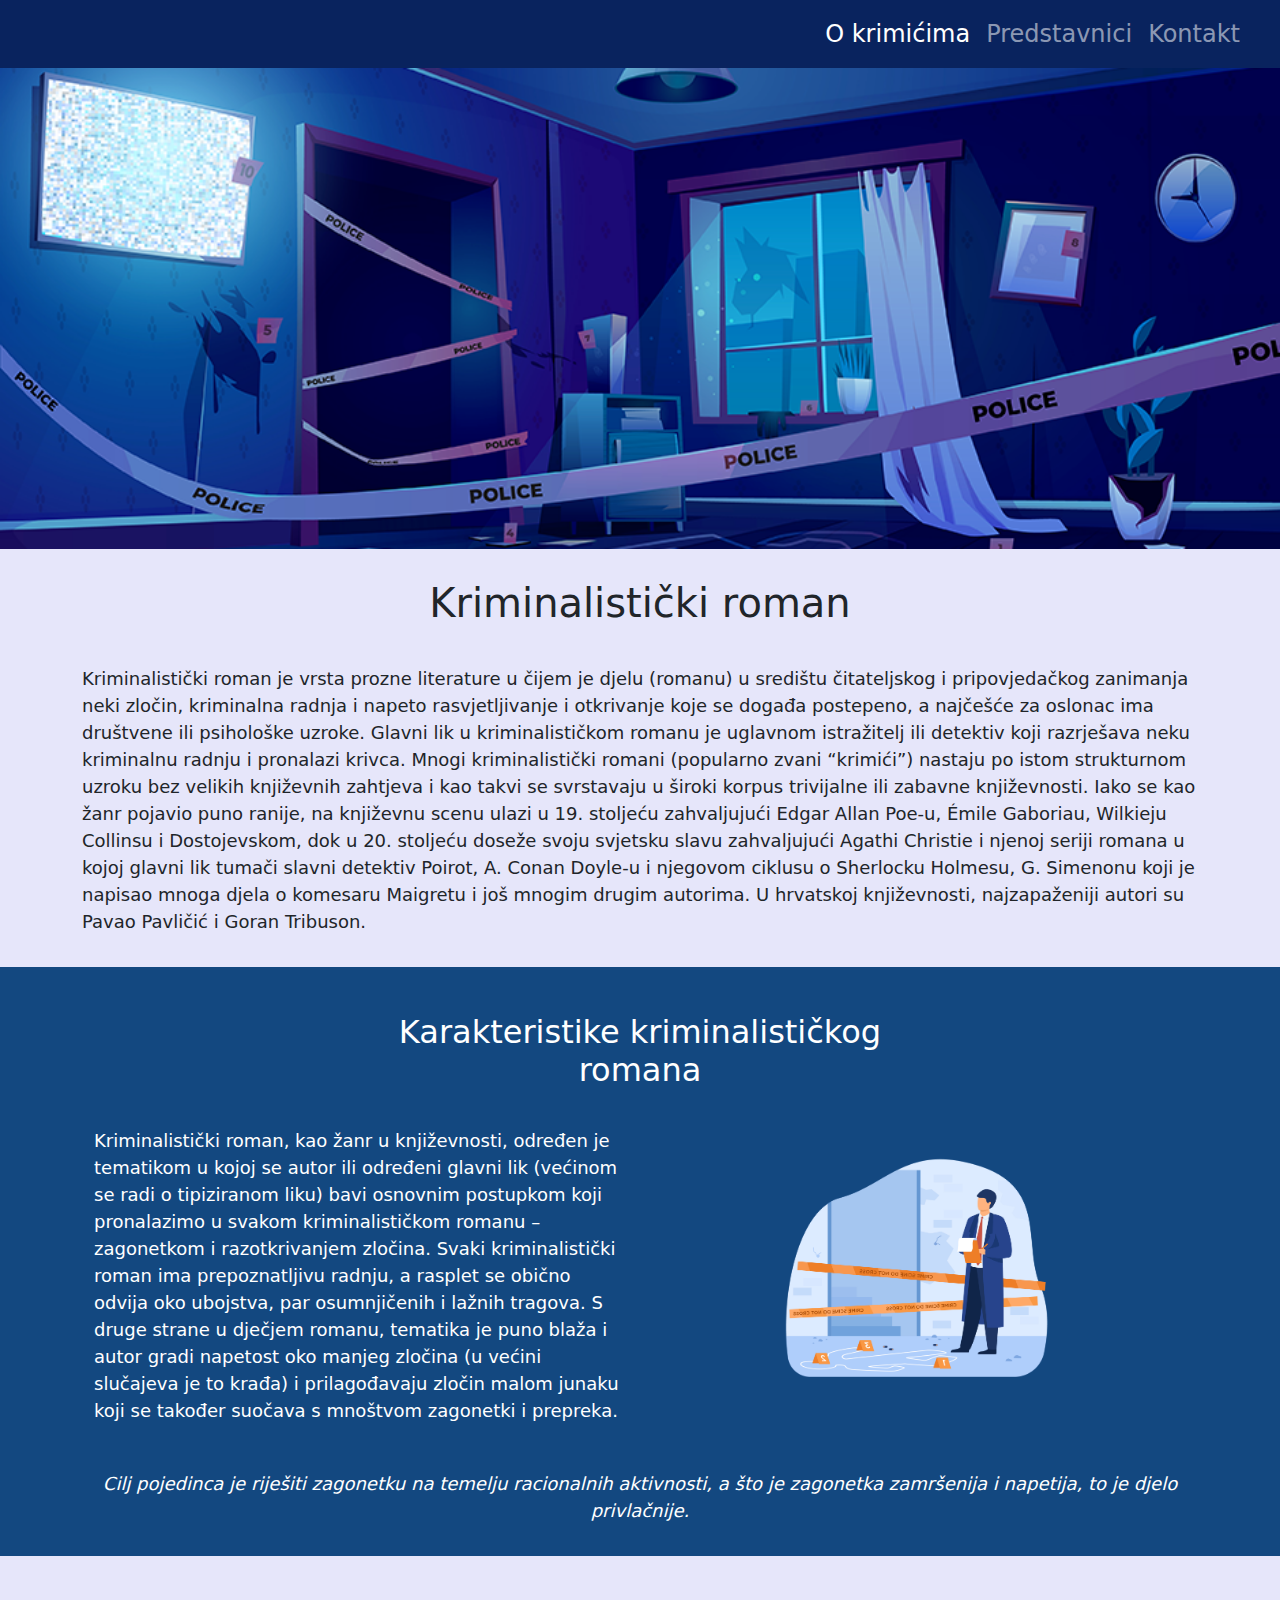
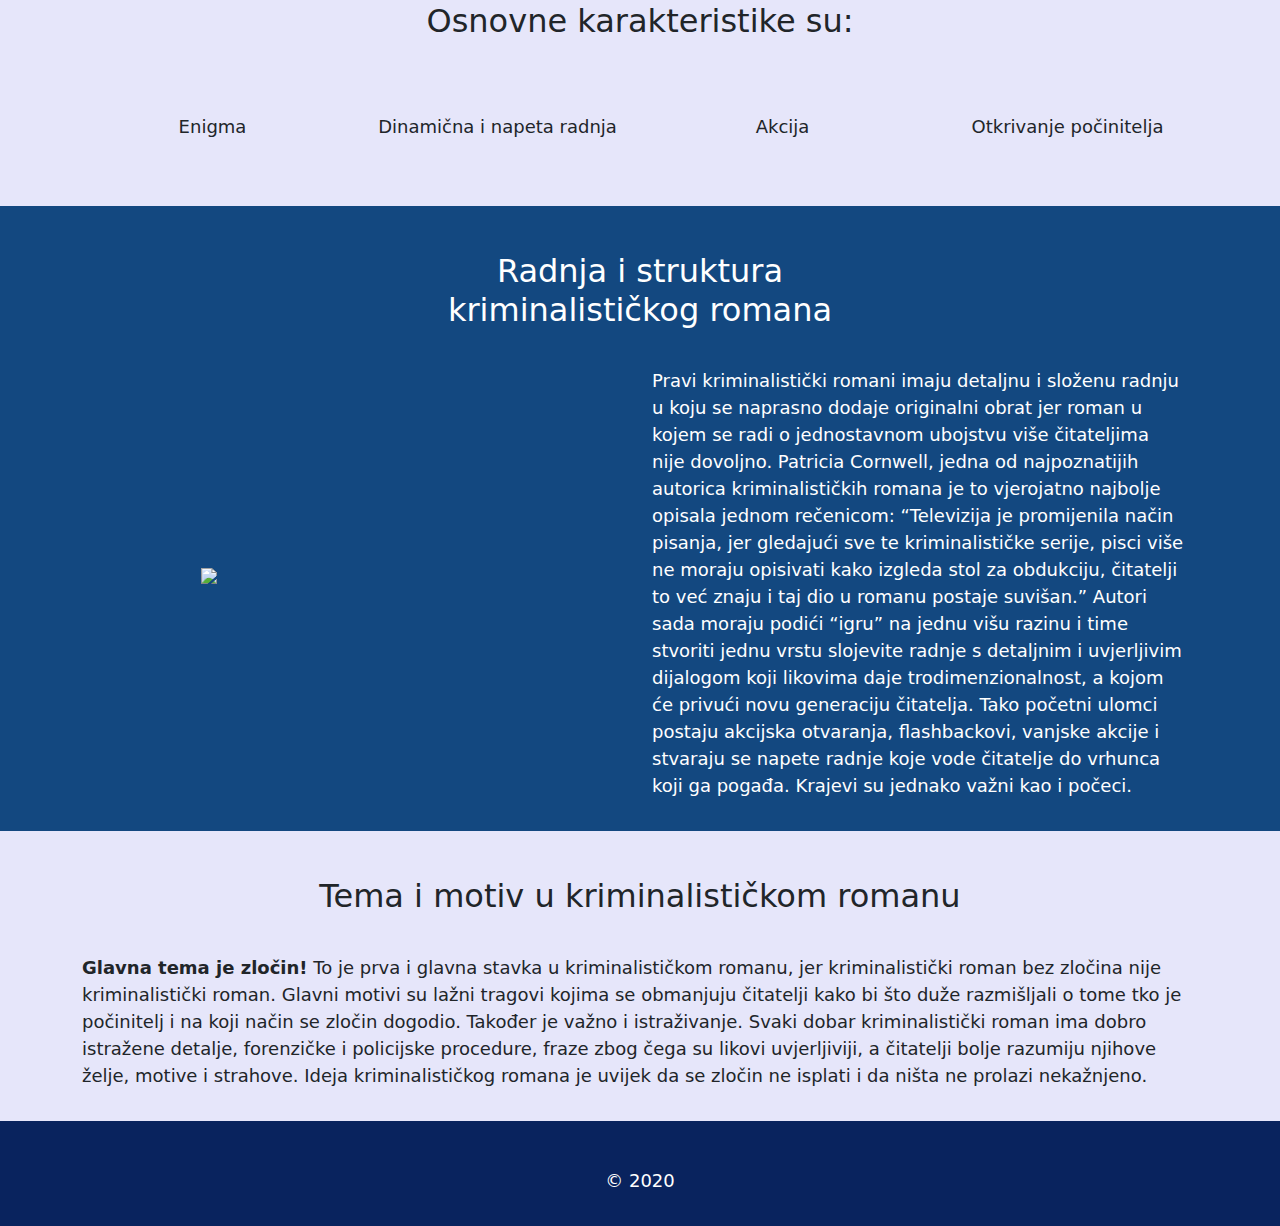
==== commit fda0a81b: "Update index.html" ====
--- a/index.html
+++ b/index.html
@@ -16,7 +16,10 @@
   <body>
     <nav class="navbar navbar-expand-lg navbar-dark bg-primary">
       <div class="container-fluid">
-        <a class="navbar-brand" href="./index.html"><i class="fas fa-book icon"></i></a>
+        <div class="logo">
+          <a class="navbar-brand" href="./index.html"><i class="fas fa-book icon"></i></a>
+        </div>
+        
         <button class="navbar-toggler" type="button" data-bs-toggle="collapse" data-bs-target="#navbarNav" aria-controls="navbarNav" aria-expanded="false" aria-label="Toggle navigation">
           <span class="navbar-toggler-icon"></span>
         </button>
--- a/style.css
+++ b/style.css
@@ -1,8 +1,21 @@
+.navbar{
+    display: flex;
+    flex-direction: row;
+    justify-content: space-between;
+    align-content: center;
+}
+.logo{
+    display: block;
+    padding-left: 20px;
+}
+#navbarNav{
+    padding-right: 20px;
+    justify-content: flex-end;
+}
 .nav-link{
     font-size: 24px;
 }
 .icon{
-    display: block;
     color: white; 
     padding-left: 20px;
 }
@@ -66,6 +79,8 @@
     max-width:60%;
     height: auto; 
     padding: 40px 0px;
+    display: block;
+    margin: auto;
 }
 
 blockquote{
@@ -80,9 +95,11 @@
     margin: auto;
 }
 
-.slider{
-    height: 400px;
-    width: 60%;
+.slide{
+    height: 350px;
+    width: 50%;
+    display: block;
+    margin: auto;
 }
 .slider-img{
     height: 100%;
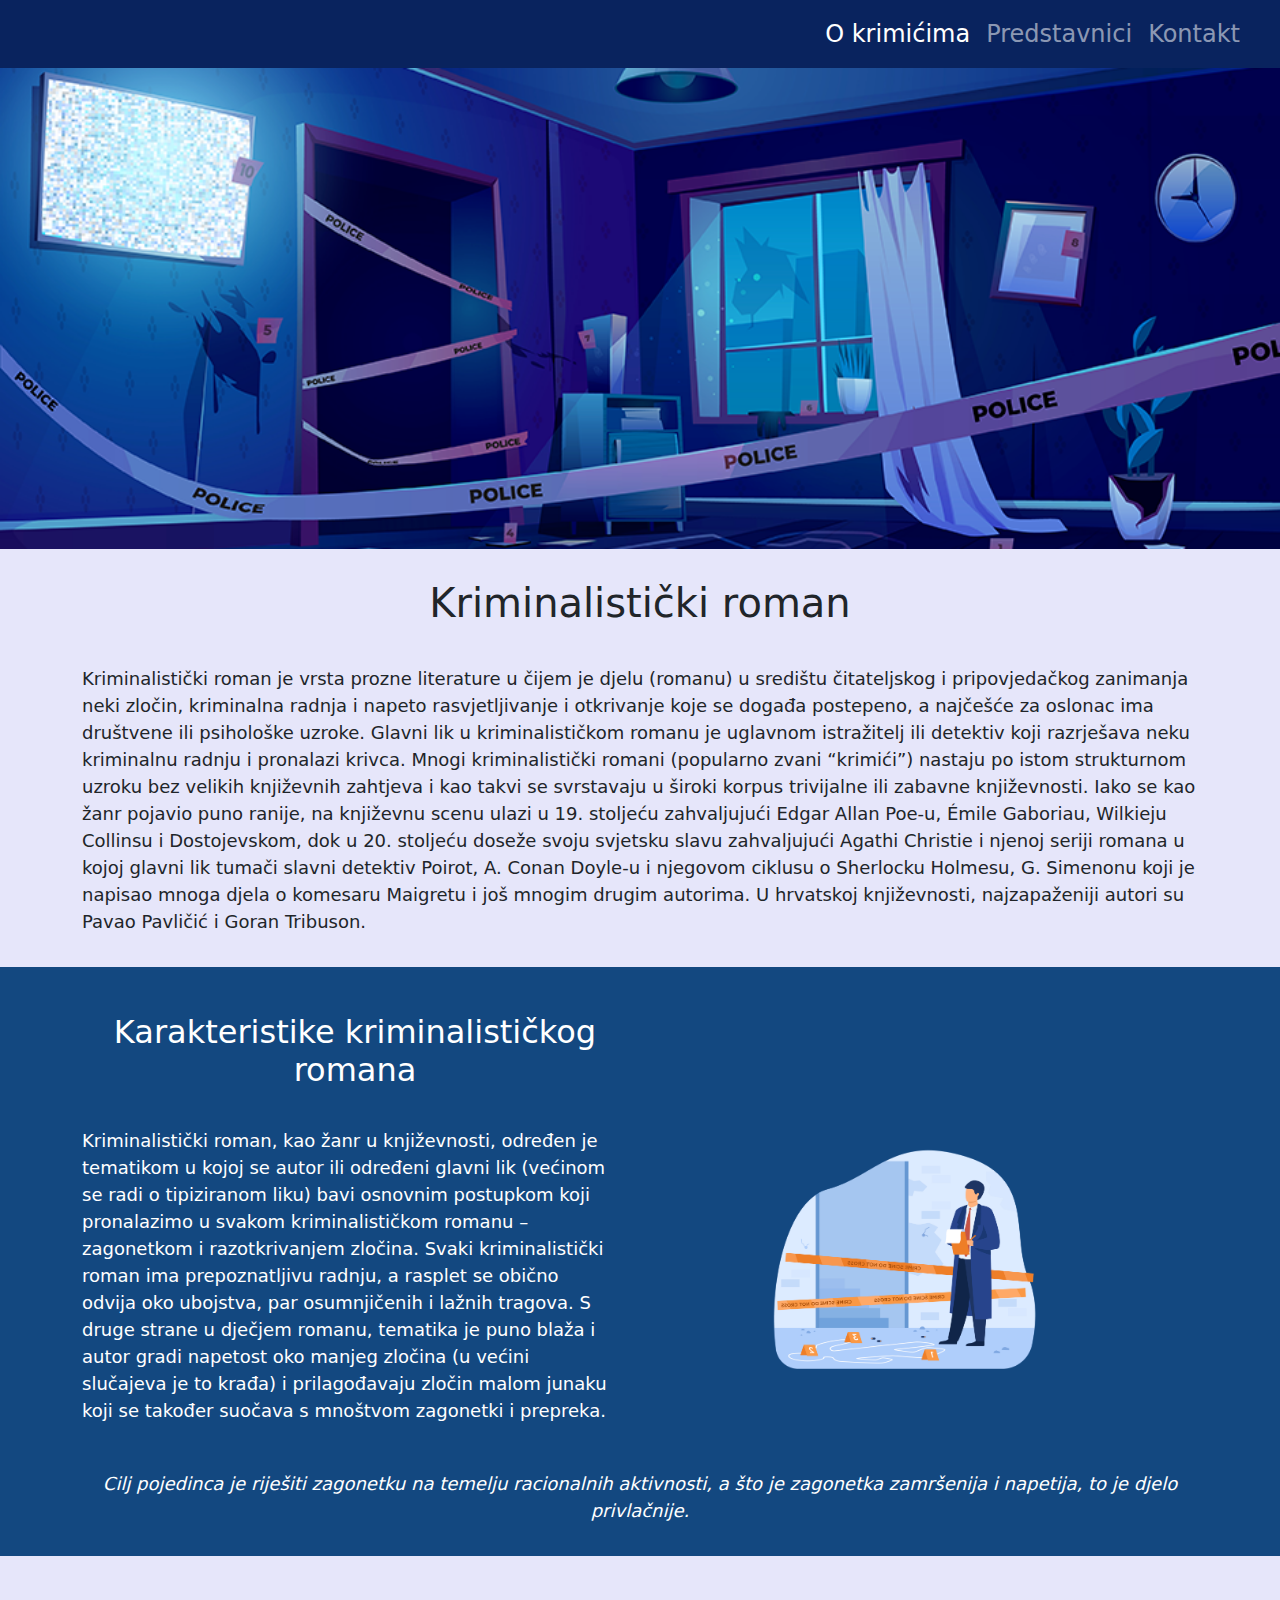
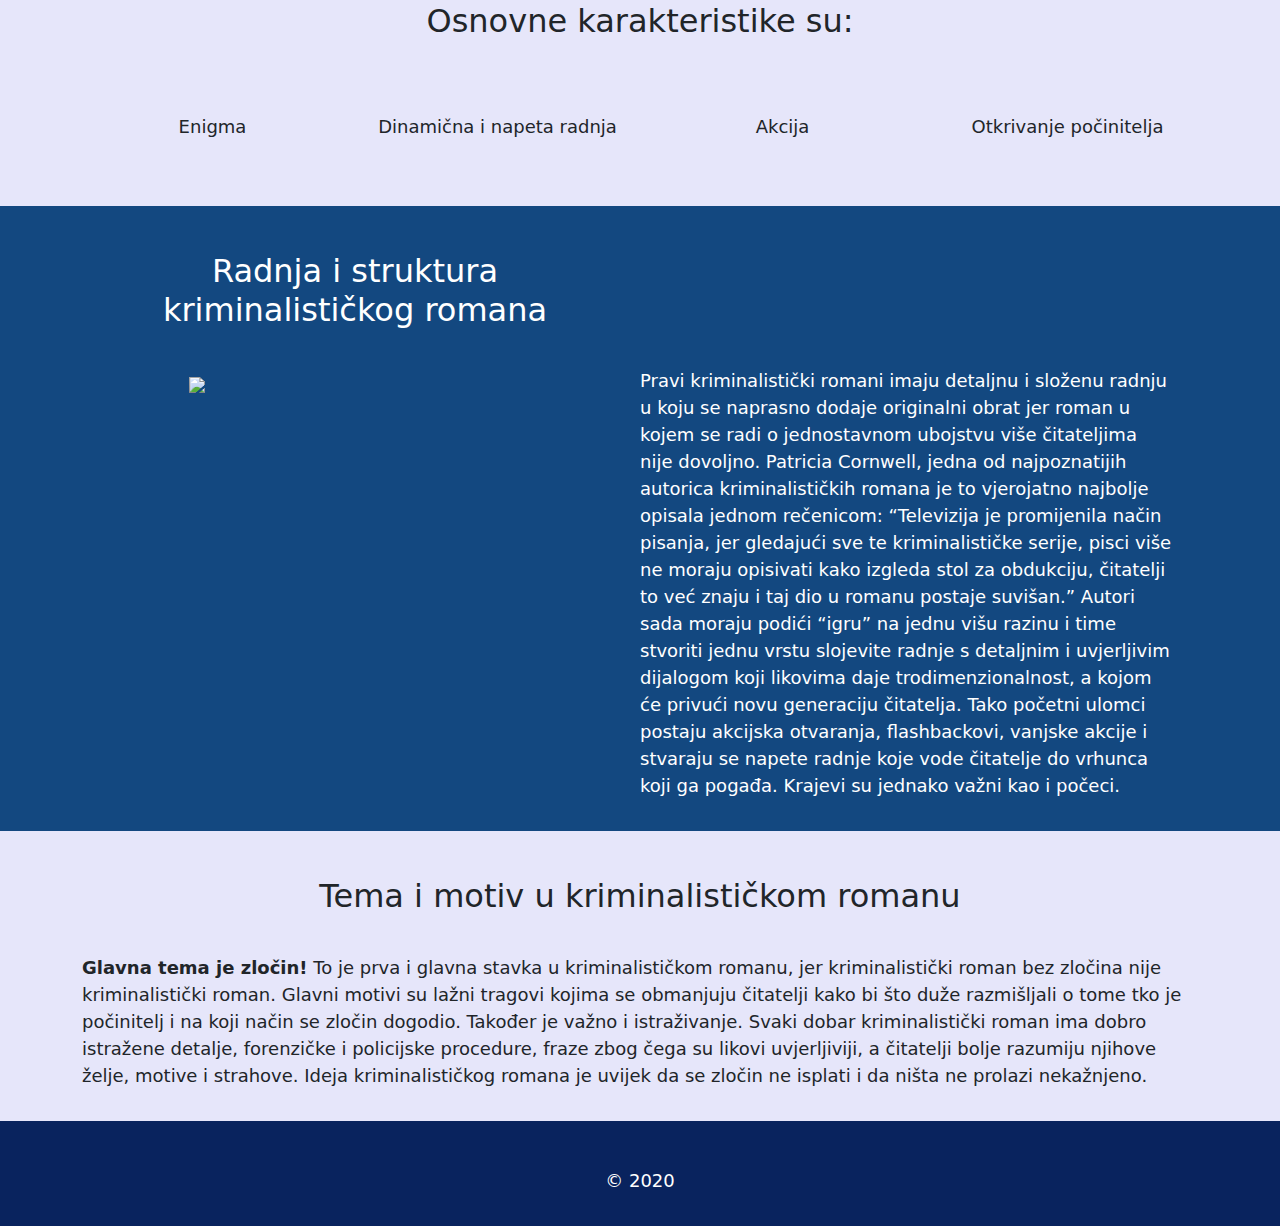
==== commit 21de6d7c: "Update index.html" ====
--- a/index.html
+++ b/index.html
@@ -60,11 +60,11 @@
           
           <section class="bgblue ps-3 pe-3">
             <div class="container">
-              <div class="row pt-3 pb-3 blueflex">
+              <div class="row pt-3 pb-3">
                 <div class="col-sm-12 col-lg-6">  
                   <h2 class="text-center text-white">Karakteristike kriminalističkog romana</h2>
                 </div>
-                <div class="row blueflex">
+                <div class="row">
                   <div class="col-sm-12 col-lg-6">  
                         <p class="text-white">
                             Kriminalistički roman, kao žanr u književnosti, određen je tematikom u kojoj se autor ili određeni glavni lik (većinom se radi o tipiziranom liku) bavi osnovnim postupkom koji pronalazimo u svakom kriminalističkom romanu – zagonetkom i razotkrivanjem zločina. Svaki kriminalistički roman ima prepoznatljivu radnju, a rasplet se obično odvija oko ubojstva, par osumnjičenih i lažnih tragova. S druge strane u dječjem romanu, tematika je puno blaža i autor gradi napetost oko manjeg zločina (u većini slučajeva je to krađa) i prilagođavaju zločin malom junaku koji se također suočava s mnoštvom zagonetki i prepreka.
@@ -110,12 +110,12 @@
           
           <section class="bgblue">
             <div class="container">
-                <div class="row pt-3 pb-3 blueflex">
+                <div class="row pt-3 pb-3">
                 <div class="col-sm-12 col-lg-6">  
                   <h2 class="text-center text-white">Radnja i struktura kriminalističkog romana</h2>
                 </div>
                 
-                <div class="row blueflex">
+                <div class="row">
                   <div class="col-sm-12 col-lg-6 ">
                       <img src="./slike/okrimicima_fourth.png" class="images" />
                   </div>
--- a/style.css
+++ b/style.css
@@ -29,12 +29,6 @@
     width: 100%;
     height: auto;
     padding: 0px 20px;
-}
-.lavanderflex{
-    display: flex;
-    flex-direction: row;
-    justify-content:space-evenly;
-    align-items: center;
 }
 
 p{
@@ -69,12 +63,7 @@
     height:auto;
     width: 100%;
 }
-.blueflex{
-    display: flex;
-    flex-direction: row;
-    justify-content:space-evenly;
-    align-items: center;
-}
+
 .images{
     max-width:60%;
     height: auto; 
@@ -105,3 +94,25 @@
     height: 100%;
     width: auto;
 }
+
+@media (min-width: 768px) and (max-width: 991.98px){
+    .slide{
+        height: auto;
+        width: auto;
+        display: block;
+        margin: auto;
+    }
+    .slider-img{
+        object-fit: contain;
+        max-height: 600px;
+    }
+  }
+
+  @media only screen and (max-width:767.98px) {
+    .slide{
+        height: auto;
+        width: auto;
+        display: block;
+        margin: auto;
+    }
+  }
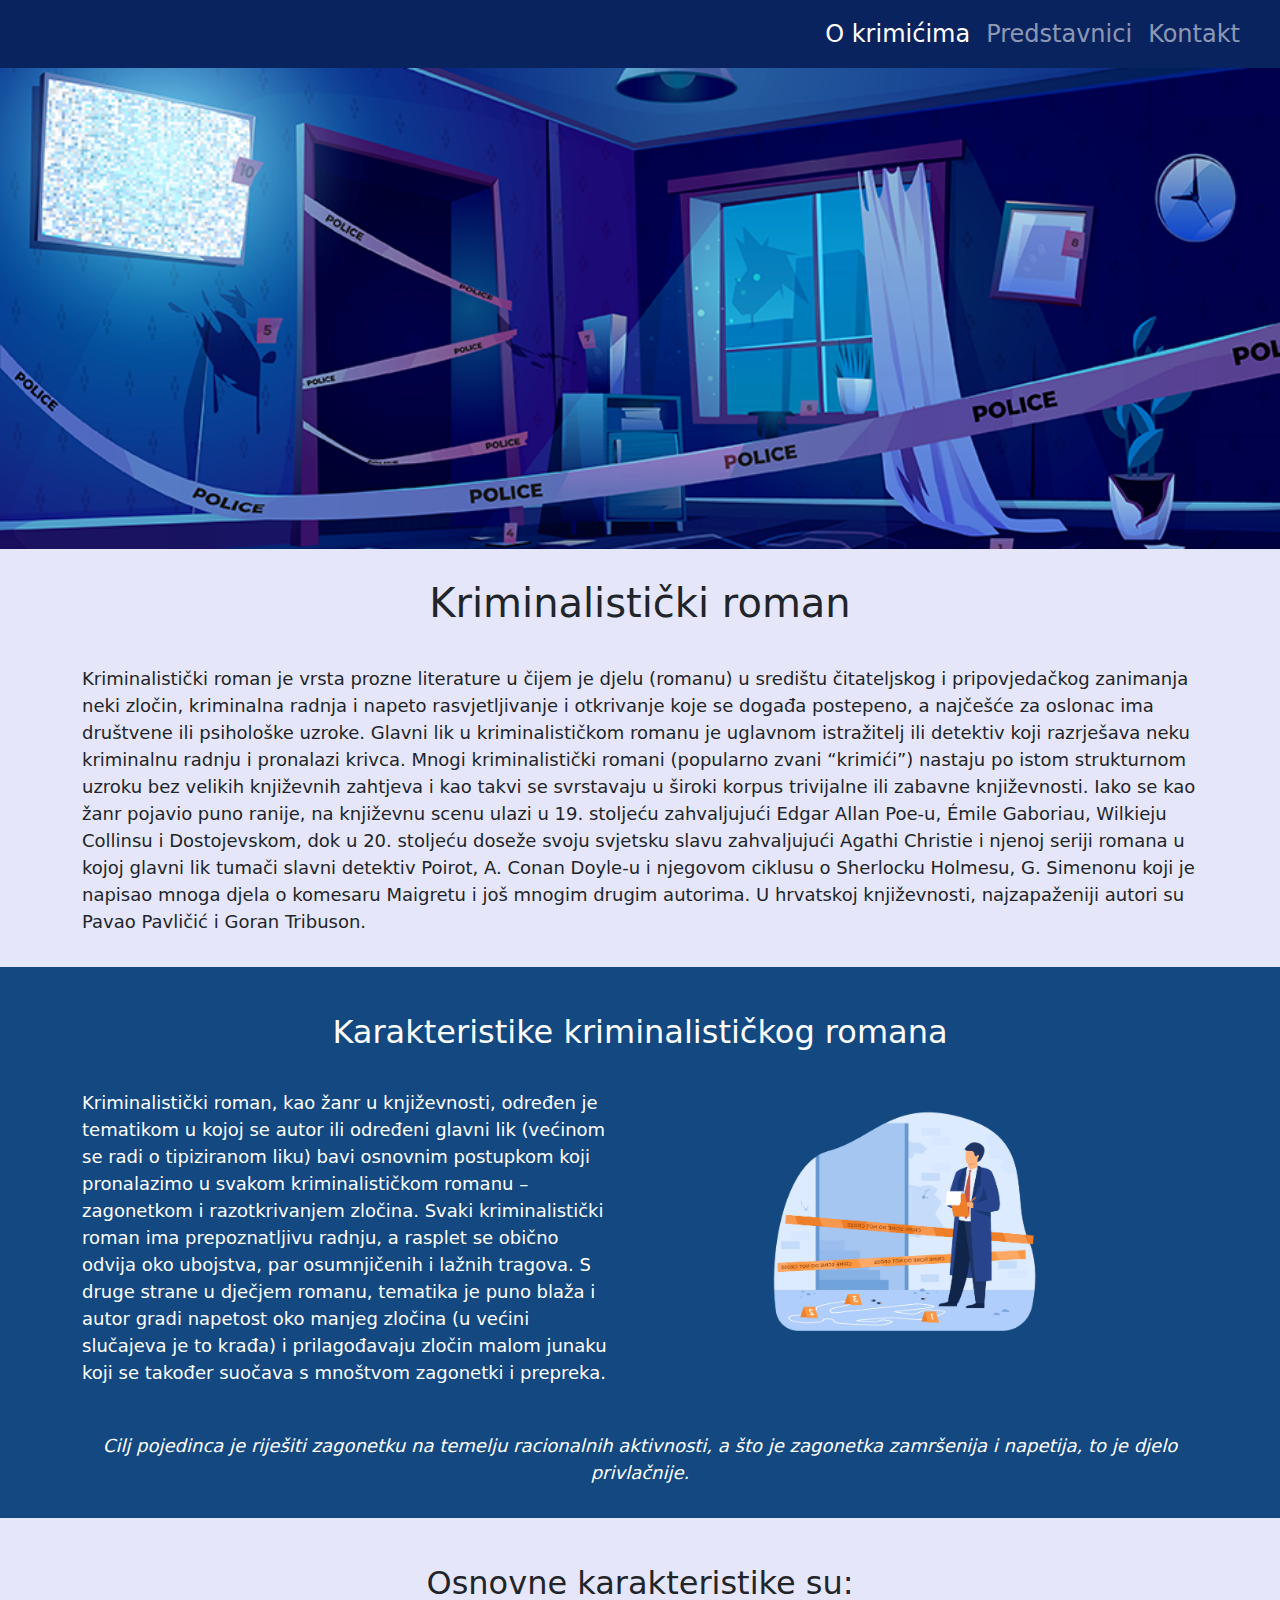
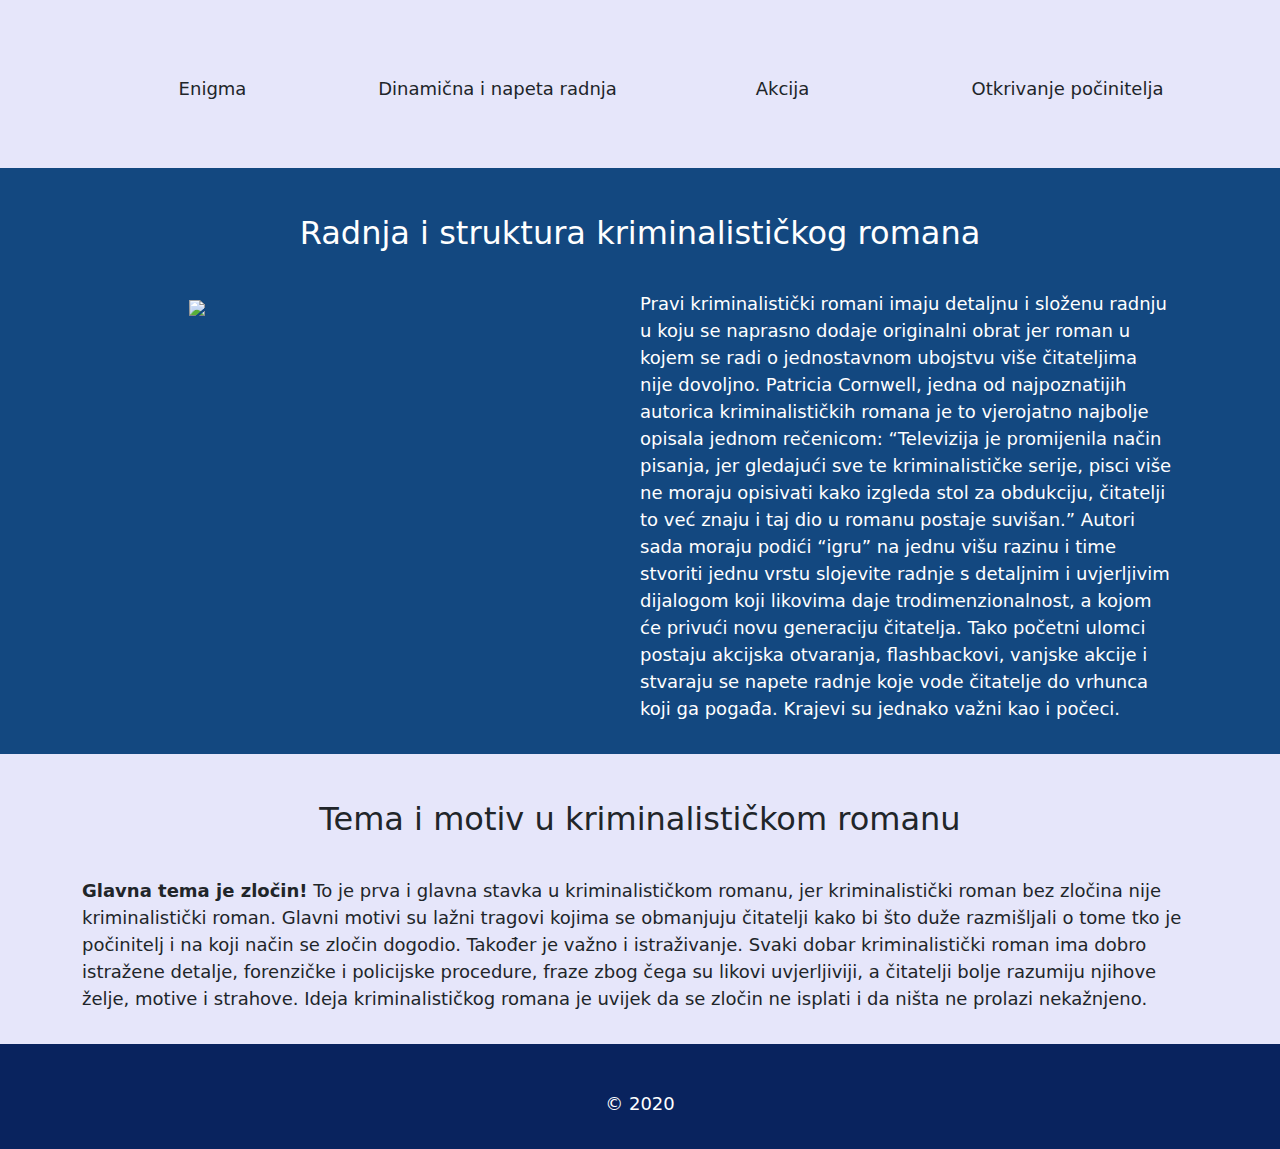
==== commit 1ec6525f: "Update index.html" ====
--- a/index.html
+++ b/index.html
@@ -61,7 +61,7 @@
           <section class="bgblue ps-3 pe-3">
             <div class="container">
               <div class="row pt-3 pb-3">
-                <div class="col-sm-12 col-lg-6">  
+                <div class="col-12">  
                   <h2 class="text-center text-white">Karakteristike kriminalističkog romana</h2>
                 </div>
                 <div class="row">
@@ -111,7 +111,7 @@
           <section class="bgblue">
             <div class="container">
                 <div class="row pt-3 pb-3">
-                <div class="col-sm-12 col-lg-6">  
+                <div class="col-12">  
                   <h2 class="text-center text-white">Radnja i struktura kriminalističkog romana</h2>
                 </div>
                 
